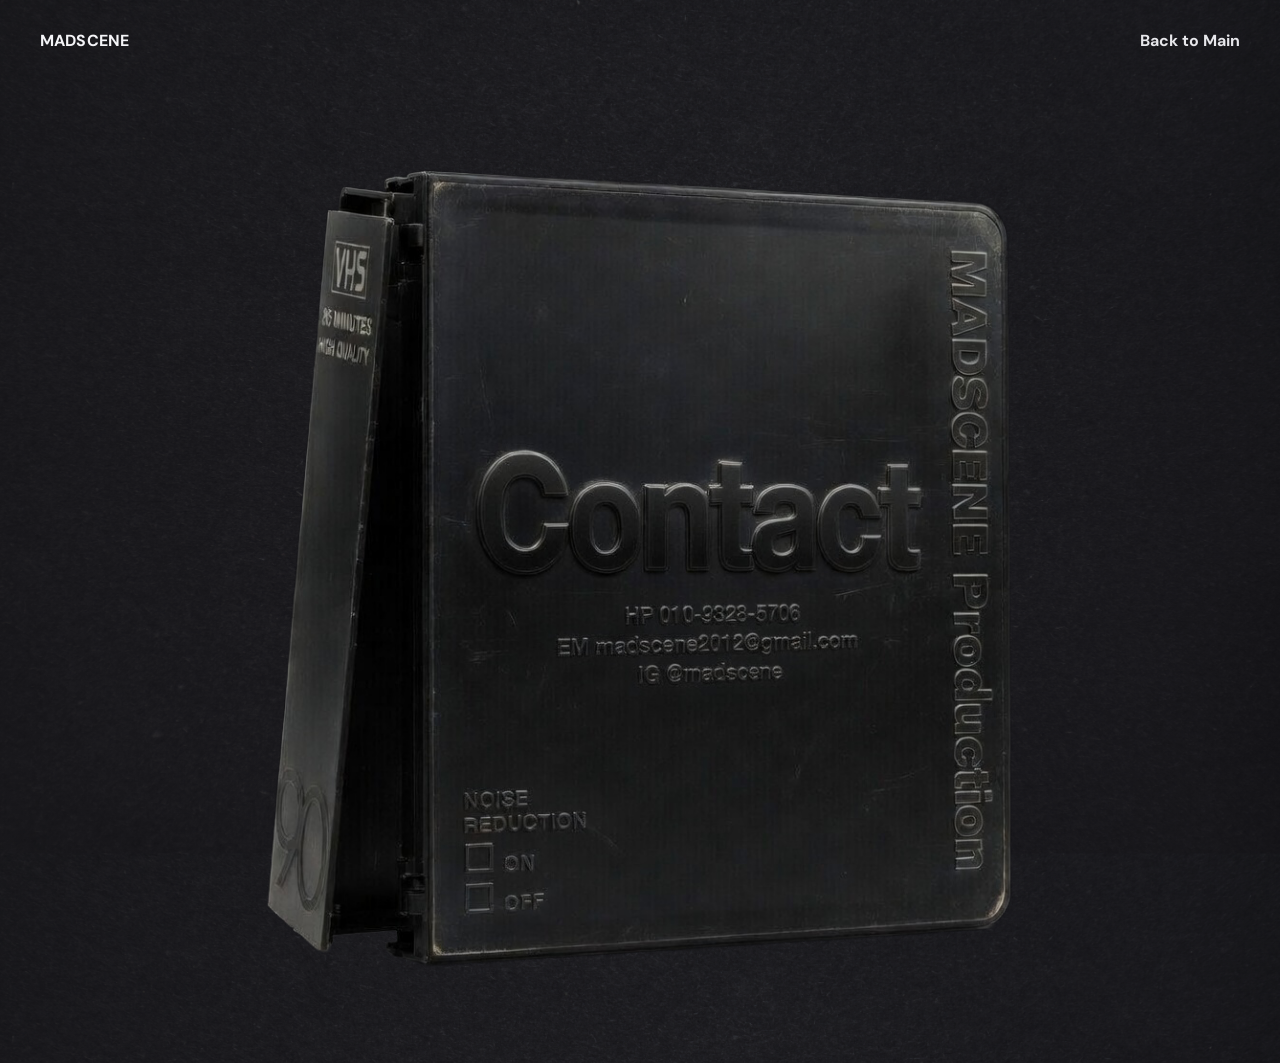
==== contact.html @ a486ad49 "first commit" ====
<!doctype html>
<html lang="ko">
  <head>
    <meta charset="UTF-8" />
    <meta name="viewport" content="width=device-width, initial-scale=1.0" />
    <title>Contact | My Portfolio</title>
    <link rel="preconnect" href="https://fonts.googleapis.com" />
    <link rel="preconnect" href="https://fonts.gstatic.com" crossorigin />
    <link
      href="https://fonts.googleapis.com/css2?family=DM+Sans:wght@400;500;700&family=Space+Grotesk:wght@500;700&display=swap"
      rel="stylesheet"
    />
    <link rel="stylesheet" href="styles.css" />
  </head>
  <body class="portfolio-page contact-page">
    <main class="portfolio-wrap">
      <header class="portfolio-top">
        <p class="brand">MADSCENE</p>
        <a class="back-link" href="index.html">Back to Main</a>
      </header>

      <section class="plain-image-section">
        <a
          class="mail-link"
          href="mailto:madscene2012@gmail.com?subject=MADSCENE%20Contact"
          aria-label="메일 보내기"
        >
          <img src="./con.png" alt="Contact Visual" />
        </a>
      </section>
    </main>
  </body>
</html>
---- styles.css ----
:root {
  --bg-main: #151419;
  --text-main: #f3f3f4;
  --muted: #a8a8b3;
  --card-shadow: 0 28px 60px rgba(0, 0, 0, 0.45);
}

* {
  box-sizing: border-box;
}

html,
body {
  margin: 0;
  padding: 0;
  width: 100%;
  height: 100%;
}

body {
  font-family: "DM Sans", sans-serif;
  background-color: var(--bg-main);
  background-image: linear-gradient(
      rgba(21, 20, 25, 0.72),
      rgba(21, 20, 25, 0.72)
    ),
    url("./ori.jpg");
  background-size: cover;
  background-position: center;
  background-repeat: no-repeat;
  color: var(--text-main);
}

.landing-body {
  overflow: hidden;
}

.landing {
  position: relative;
  width: 100vw;
  height: 100vh;
  min-height: 620px;
  display: grid;
  place-items: center;
  padding: 22px;
}

.top-bar {
  position: absolute;
  top: 18px;
  left: 22px;
  right: 22px;
  display: flex;
  justify-content: flex-start;
  align-items: center;
  gap: 28px;
  z-index: 10;
}

.brand {
  margin: 0;
  font-weight: 700;
  font-size: clamp(1rem, 1.2vw, 1.85rem);
  letter-spacing: 0.01em;
}

.section-label {
  margin: 0;
  font-weight: 700;
  font-size: clamp(0.95rem, 1.15vw, 1.65rem);
  font-family: "Space Grotesk", sans-serif;
}

.hero {
  width: min(92vw, 980px);
  display: grid;
  justify-items: center;
  row-gap: 22px;
  transition: transform 450ms cubic-bezier(0.18, 0.7, 0.15, 1),
    opacity 450ms cubic-bezier(0.18, 0.7, 0.15, 1);
}

.hero.slide-out-left {
  transform: translateX(-140px);
  opacity: 0;
}

.hero.slide-out-right {
  transform: translateX(140px);
  opacity: 0;
}

.hero.slide-in-left {
  transform: translateX(140px);
  opacity: 0;
}

.hero.slide-in-right {
  transform: translateX(-140px);
  opacity: 0;
}

.tape-card {
  border: none;
  background: transparent;
  padding: 0;
  cursor: pointer;
  width: min(88vw, 900px);
  border-radius: 16px;
  transition: transform 250ms ease, filter 250ms ease;
}

.tape-card img {
  width: 100%;
  max-width: 860px;
  height: auto;
  display: block;
  border-radius: 14px;
  filter: drop-shadow(0 30px 36px rgba(0, 0, 0, 0.58));
}

.tape-card:hover {
  transform: translateY(-4px) scale(1.008);
  filter: saturate(1.02);
}

.counter {
  margin: 0;
  font-family: "Space Grotesk", sans-serif;
  font-size: clamp(1.2rem, 1.9vw, 1.85rem);
  font-weight: 700;
  letter-spacing: 0.04em;
}

.nav-arrow {
  position: absolute;
  top: 50%;
  transform: translateY(-50%);
  width: 42px;
  height: 42px;
  border-radius: 999px;
  border: none;
  background: rgba(50, 50, 50, 0.18);
  color: #ffffff;
  font-size: 1.6rem;
  line-height: 1;
  cursor: pointer;
  display: grid;
  place-items: center;
  transition: background 180ms ease, transform 180ms ease;
  z-index: 12;
}

.nav-arrow:hover {
  background: rgba(20, 20, 20, 0.42);
  transform: translateY(-50%) scale(1.05);
}

.nav-arrow.left {
  left: 14px;
}

.nav-arrow.right {
  right: 14px;
}

.detail-page {
  min-height: 100vh;
  padding: 36px 20px 52px;
  background-color: var(--bg-main);
  background-image: linear-gradient(
      rgba(21, 20, 25, 0.72),
      rgba(21, 20, 25, 0.72)
    ),
    url("./ori.jpg");
  background-size: cover;
  background-position: center;
  background-repeat: no-repeat;
}

.detail-wrap {
  width: min(1020px, 100%);
  margin: 0 auto;
}

.detail-top {
  display: flex;
  justify-content: space-between;
  align-items: center;
  gap: 16px;
  margin-bottom: 26px;
}

.detail-title {
  margin: 0;
  font-family: "Space Grotesk", sans-serif;
  font-size: clamp(1.4rem, 3vw, 2.45rem);
}

.back-link {
  color: #e7e7eb;
  text-decoration: none;
  font-weight: 700;
}

.back-link:hover {
  text-decoration: underline;
}

.detail-card {
  background: #24232d;
  border-radius: 18px;
  padding: 18px;
  box-shadow: 0 18px 44px rgba(0, 0, 0, 0.35);
}

.detail-card img {
  width: 100%;
  display: block;
  border-radius: 12px;
}

.detail-copy {
  margin: 18px 6px 0;
  color: #e1e1e6;
  line-height: 1.65;
  font-size: 1.03rem;
}

@media (max-width: 900px) {
  .top-bar {
    gap: 14px;
  }

  .section-label,
  .brand {
    font-size: 1rem;
  }

  .hero {
    width: min(95vw, 740px);
    row-gap: 14px;
  }

  .counter {
    font-size: 1.15rem;
  }

  .nav-arrow {
    width: 36px;
    height: 36px;
    font-size: 1.25rem;
  }
}

.portfolio-page {
  min-height: 100vh;
  padding: 30px 18px 52px;
  background-color: var(--bg-main);
  background-image: linear-gradient(
      rgba(21, 20, 25, 0.72),
      rgba(21, 20, 25, 0.72)
    ),
    url("./ori.jpg");
  background-size: 100% auto, 100% auto;
  background-position: center top, center top;
  background-repeat: repeat-y, repeat-y;
  color: #f5f5f8;
}

.portfolio-wrap {
  width: 100%;
  margin: 0 auto;
}

.portfolio-top {
  display: flex;
  align-items: center;
  gap: 12px;
  margin-bottom: 28px;
  padding: 0 22px;
}

.portfolio-top .back-link {
  margin-left: auto;
}

.tape-stack {
  display: flex;
  flex-direction: column;
  align-items: center;
  gap: 8px;
}

.stack-item {
  width: min(92vw, 780px);
  display: block;
  border-radius: 8px;
  transition: transform 240ms ease, filter 240ms ease;
}

.stack-item img {
  width: 100%;
  display: block;
  border-radius: 8px;
  filter: drop-shadow(0 12px 18px rgba(0, 0, 0, 0.55));
}

.stack-item:hover {
  transform: translateY(-3px) scale(1.015);
  filter: brightness(1.02);
}

.i1 {
  transform: translateX(18px) rotate(-1.4deg);
}

.i2 {
  transform: translateX(-12px) rotate(1.1deg);
}

.i3 {
  transform: translateX(22px) rotate(-1deg);
}

.i4 {
  transform: translateX(-20px) rotate(1.2deg);
}

.i5 {
  transform: translateX(14px) rotate(-0.8deg);
}

.i6 {
  transform: translateX(-10px) rotate(1deg);
}

.i7 {
  transform: translateX(20px) rotate(-1.2deg);
}

.i8 {
  transform: translateX(-14px) rotate(0.9deg);
}

.i9 {
  transform: translateX(8px) rotate(-0.7deg);
}

.portfolio-note {
  margin: 24px 0 0;
  color: #c6c6cf;
  font-size: 0.95rem;
  text-align: center;
}

@media (max-width: 780px) {
  .portfolio-page {
    padding-top: 20px;
  }

  .stack-item {
    width: min(95vw, 640px);
  }

  .i1,
  .i2,
  .i3,
  .i4,
  .i5,
  .i6,
  .i7,
  .i8,
  .i9 {
    transform: none;
  }
}

.plain-image-section {
  width: 100%;
  display: grid;
  place-items: center;
  padding: 4px 0 0;
}

.plain-image-section img {
  width: min(82vw, 760px);
  display: block;
  border-radius: 0;
  box-shadow: none;
}

.contact-page .plain-image-section img {
  width: min(92vw, 980px);
}

.mail-link {
  display: inline-block;
  text-decoration: none;
}
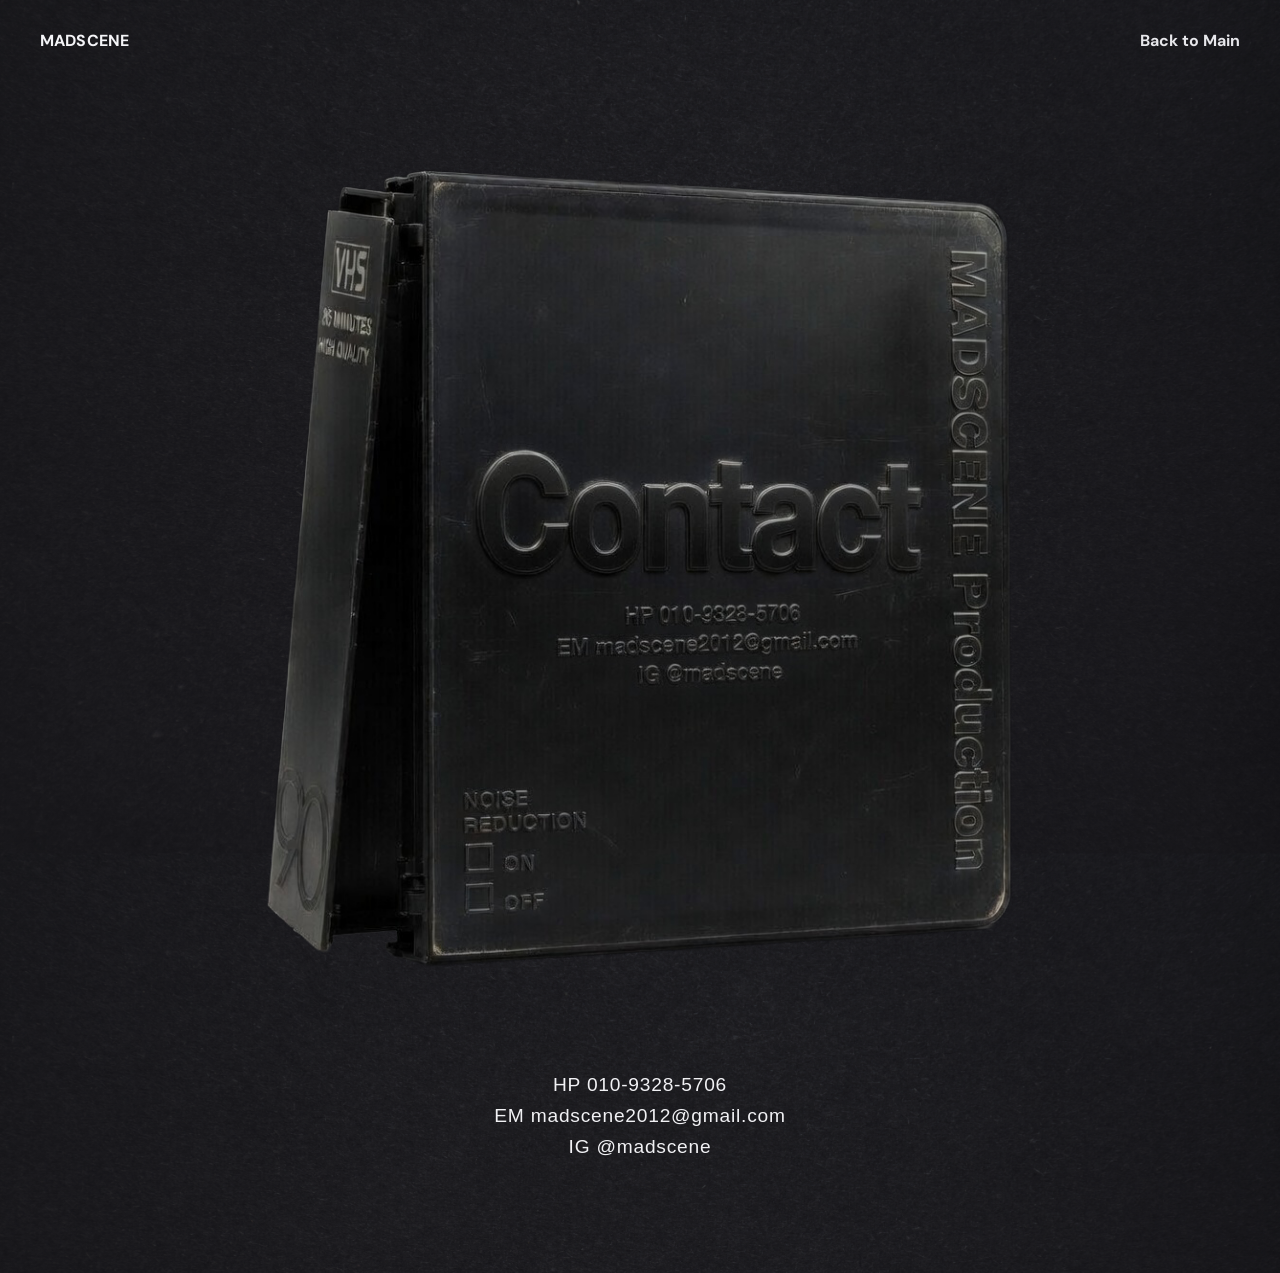
==== commit 6b6dbbbd: "대규모 업뎃" ====
--- a/contact.html
+++ b/contact.html
@@ -27,6 +27,32 @@
         >
           <img src="./con.png" alt="Contact Visual" />
         </a>
+        <div class="contact-copy" aria-label="연락처 정보">
+          <p>
+            HP
+            <a class="contact-email-link" href="sms:01093285706">010-9328-5706</a>
+          </p>
+          <p>
+            EM
+            <a
+              class="contact-email-link"
+              href="mailto:madscene2012@gmail.com?subject=MADSCENE%20Contact"
+            >
+              madscene2012@gmail.com
+            </a>
+          </p>
+          <p>
+            IG
+            <a
+              class="contact-email-link"
+              href="https://www.instagram.com/madscene"
+              target="_blank"
+              rel="noopener noreferrer"
+            >
+              @madscene
+            </a>
+          </p>
+        </div>
       </section>
     </main>
   </body>
--- a/styles.css
+++ b/styles.css
@@ -126,10 +126,27 @@
 
 .counter {
   margin: 0;
+  min-width: 12ch;
+  min-height: 1.6em;
+  display: grid;
+  place-items: center;
+  text-align: center;
   font-family: "Space Grotesk", sans-serif;
   font-size: clamp(1.2rem, 1.9vw, 1.85rem);
   font-weight: 700;
   letter-spacing: 0.04em;
+  opacity: 0;
+  transform: translateY(20px);
+  transition: opacity 480ms ease, transform 480ms cubic-bezier(0.2, 0.8, 0.2, 1);
+}
+
+.counter.is-visible {
+  opacity: 1;
+  transform: translateY(0);
+}
+
+.counter[data-section="information"] {
+  padding-top: 1.55em;
 }
 
 .nav-arrow {
@@ -242,14 +259,32 @@
     row-gap: 14px;
   }
 
+  .tape-card {
+    width: min(72vw, 520px);
+  }
+
+  .tape-card img {
+    filter: none;
+  }
+
   .counter {
     font-size: 1.15rem;
+  }
+
+  .counter[data-section="information"] {
+    padding-top: 1.55em;
   }
 
   .nav-arrow {
     width: 36px;
     height: 36px;
     font-size: 1.25rem;
+  }
+}
+
+@media (max-width: 600px) {
+  .tape-card {
+    width: min(66vw, 320px);
   }
 }
 
@@ -394,6 +429,40 @@
   width: min(92vw, 980px);
 }
 
+.contact-copy {
+  margin-top: 22px;
+  display: grid;
+  gap: 8px;
+  justify-items: center;
+  text-align: center;
+  color: #f1f1f4;
+  font-family: "Helvetica Neue", Helvetica, Arial, sans-serif;
+  font-size: clamp(0.95rem, 1.5vw, 1.2rem);
+  font-weight: 300;
+  line-height: 1.2;
+  letter-spacing: 0.04em;
+}
+
+.contact-copy p {
+  margin: 0;
+}
+
+.contact-email-link {
+  color: inherit;
+  text-decoration: none;
+}
+
+.contact-email-link:hover {
+  text-decoration: underline;
+}
+
+@media (min-width: 781px) {
+  .contact-copy {
+    margin-top: 10px;
+    margin-bottom: 6em;
+  }
+}
+
 .mail-link {
   display: inline-block;
   text-decoration: none;
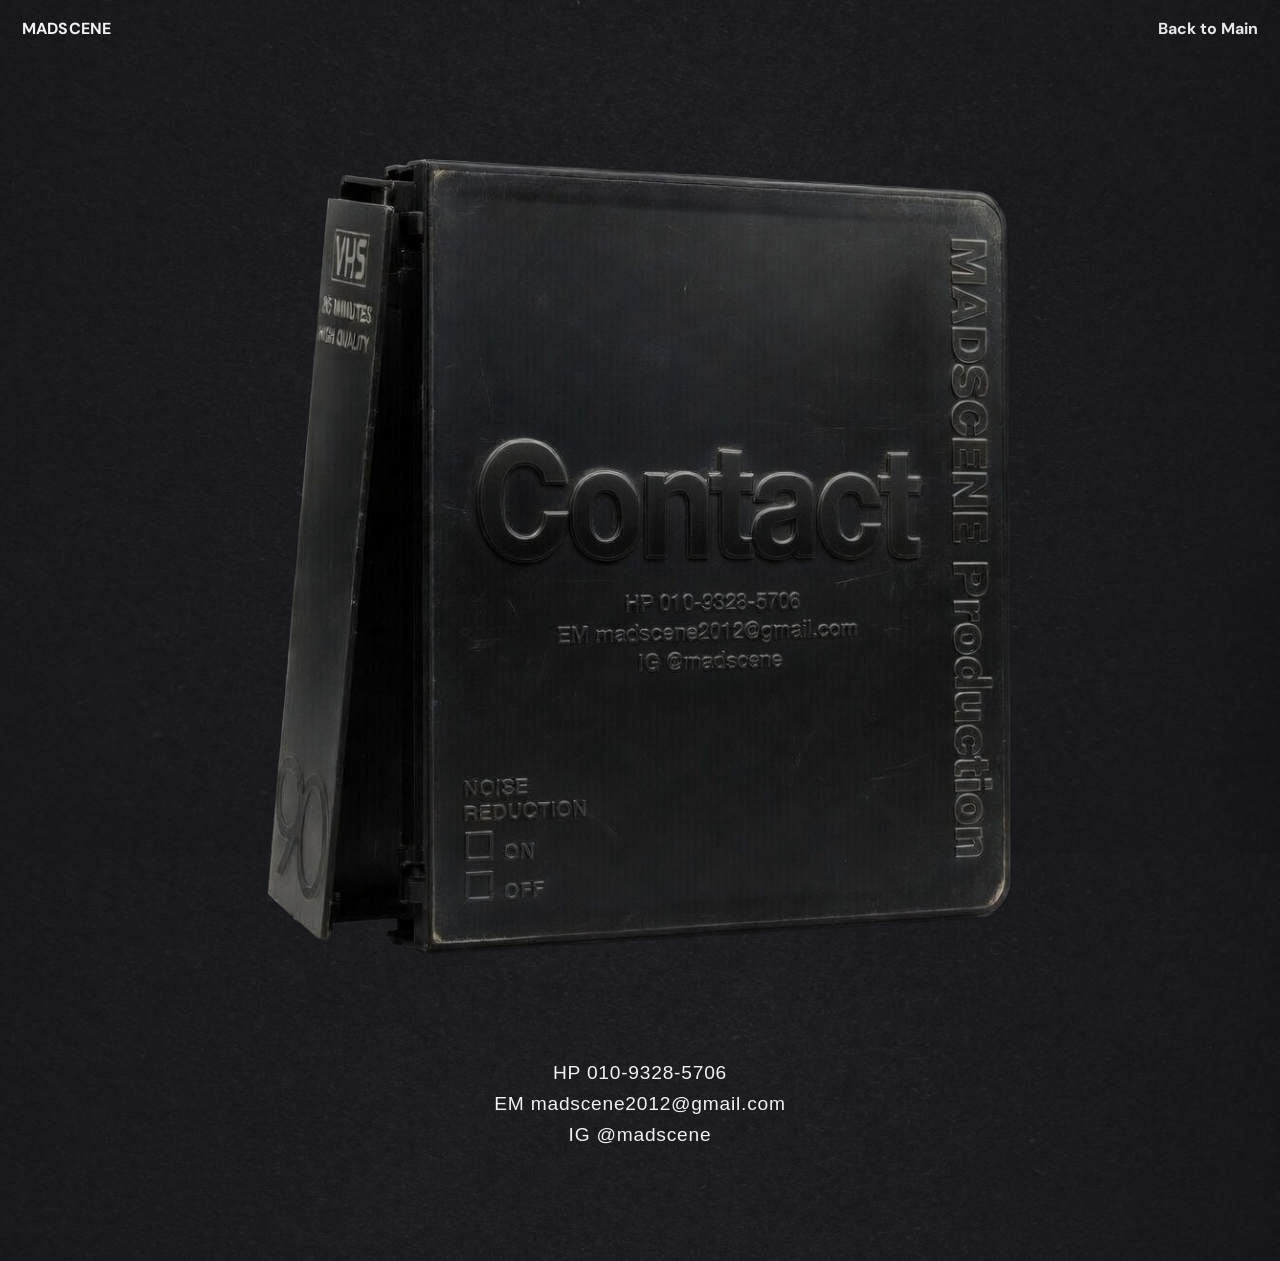
==== commit 0a5b85cd: "스타일 캐시 갱신 적용" ====
--- a/contact.html
+++ b/contact.html
@@ -10,12 +10,12 @@
       href="https://fonts.googleapis.com/css2?family=DM+Sans:wght@400;500;700&family=Space+Grotesk:wght@500;700&display=swap"
       rel="stylesheet"
     />
-    <link rel="stylesheet" href="styles.css" />
+    <link rel="stylesheet" href="styles.css?v=20260803-logo" />
   </head>
   <body class="portfolio-page contact-page">
     <main class="portfolio-wrap">
       <header class="portfolio-top">
-        <p class="brand">MADSCENE</p>
+        <a class="brand" href="index.html" aria-label="홈 첫 화면으로 이동">MADSCENE</a>
         <a class="back-link" href="index.html">Back to Main</a>
       </header>
 
--- a/styles.css
+++ b/styles.css
@@ -57,11 +57,21 @@
   z-index: 10;
 }
 
-.brand {
+.brand,
+.brand:visited,
+.brand:hover,
+.brand:active {
   margin: 0;
+  color: var(--text-main);
   font-weight: 700;
   font-size: clamp(1rem, 1.2vw, 1.85rem);
   letter-spacing: 0.01em;
+  text-decoration: none;
+}
+
+.brand:focus-visible {
+  outline: 2px solid currentColor;
+  outline-offset: 4px;
 }
 
 .section-label {
@@ -257,6 +267,23 @@
   .hero {
     width: min(95vw, 740px);
     row-gap: 14px;
+    transform: translate(-14px, -22px);
+  }
+
+  .hero.slide-out-left {
+    transform: translate(-154px, -22px);
+  }
+
+  .hero.slide-out-right {
+    transform: translate(126px, -22px);
+  }
+
+  .hero.slide-in-left {
+    transform: translate(126px, -22px);
+  }
+
+  .hero.slide-in-right {
+    transform: translate(-154px, -22px);
   }
 
   .tape-card {
@@ -276,6 +303,7 @@
   }
 
   .nav-arrow {
+    top: calc(50% - 22px);
     width: 36px;
     height: 36px;
     font-size: 1.25rem;
@@ -290,7 +318,7 @@
 
 .portfolio-page {
   min-height: 100vh;
-  padding: 30px 18px 52px;
+  padding: 18px 22px 52px;
   background-color: var(--bg-main);
   background-image: linear-gradient(
       rgba(21, 20, 25, 0.72),
@@ -313,7 +341,7 @@
   align-items: center;
   gap: 12px;
   margin-bottom: 28px;
-  padding: 0 22px;
+  padding: 0;
 }
 
 .portfolio-top .back-link {
@@ -346,6 +374,90 @@
   filter: brightness(1.02);
 }
 
+.portfolio-viewer {
+  position: fixed;
+  inset: 0;
+  display: grid;
+  place-items: center;
+  padding: 24px;
+  opacity: 0;
+  pointer-events: none;
+  transition: opacity 220ms ease;
+  z-index: 40;
+}
+
+.portfolio-viewer.is-open {
+  opacity: 1;
+  pointer-events: auto;
+}
+
+.portfolio-viewer__backdrop {
+  position: absolute;
+  inset: 0;
+  background: rgba(9, 9, 13, 0.84);
+  backdrop-filter: blur(10px);
+}
+
+.portfolio-viewer__panel {
+  position: relative;
+  width: min(1120px, 100%);
+  max-height: min(92vh, 980px);
+  padding: 28px 28px 24px;
+  border-radius: 24px;
+  border: 1px solid rgba(255, 255, 255, 0.08);
+  background: rgba(26, 25, 33, 0.96);
+  box-shadow: 0 32px 80px rgba(0, 0, 0, 0.52);
+  display: grid;
+  gap: 18px;
+  justify-items: center;
+  transform: translateY(16px) scale(0.98);
+  transition: transform 220ms ease;
+  z-index: 1;
+}
+
+.portfolio-viewer.is-open .portfolio-viewer__panel {
+  transform: translateY(0) scale(1);
+}
+
+.portfolio-viewer__close {
+  position: absolute;
+  top: 14px;
+  right: 14px;
+  width: 40px;
+  height: 40px;
+  border: none;
+  border-radius: 999px;
+  background: rgba(255, 255, 255, 0.08);
+  color: #fff;
+  font-size: 1.9rem;
+  line-height: 1;
+  cursor: pointer;
+}
+
+.portfolio-viewer__title {
+  margin: 0;
+  padding-right: 40px;
+  font-family: "Space Grotesk", sans-serif;
+  font-size: clamp(1.2rem, 2vw, 1.8rem);
+  font-weight: 700;
+  letter-spacing: 0.03em;
+}
+
+.portfolio-viewer__media {
+  width: 100%;
+  aspect-ratio: 16 / 9;
+  border-radius: 16px;
+  overflow: hidden;
+  background: #000;
+}
+
+.portfolio-viewer__media iframe {
+  width: 100%;
+  height: 100%;
+  border: 0;
+  display: block;
+}
+
 .i1 {
   transform: translateX(18px) rotate(-1.4deg);
 }
@@ -391,23 +503,75 @@
 
 @media (max-width: 780px) {
   .portfolio-page {
-    padding-top: 20px;
+    padding: 18px 22px 52px;
+    overflow-x: hidden;
+  }
+
+  .tape-stack {
+    align-items: stretch;
+    gap: 14px;
   }
 
   .stack-item {
-    width: min(95vw, 640px);
-  }
-
-  .i1,
-  .i2,
-  .i3,
-  .i4,
-  .i5,
-  .i6,
-  .i7,
-  .i8,
-  .i9 {
-    transform: none;
+    width: min(84vw, 640px);
+  }
+
+  .i1 {
+    align-self: flex-end;
+    transform: rotate(-1.8deg);
+  }
+
+  .i2 {
+    align-self: flex-start;
+    transform: rotate(1.6deg);
+  }
+
+  .i3 {
+    width: min(86vw, 640px);
+    align-self: flex-end;
+    transform: rotate(-1.2deg);
+  }
+
+  .i4 {
+    width: min(82vw, 640px);
+    align-self: flex-start;
+    transform: rotate(1.9deg);
+  }
+
+  .i5 {
+    align-self: flex-end;
+    transform: rotate(-1.4deg);
+  }
+
+  .i6 {
+    width: min(85vw, 640px);
+    align-self: flex-start;
+    transform: rotate(1.5deg);
+  }
+
+  .i7 {
+    width: min(81vw, 640px);
+    align-self: flex-end;
+    transform: rotate(-2deg);
+  }
+
+  .i8 {
+    width: min(86vw, 640px);
+    align-self: flex-start;
+    transform: rotate(1.3deg);
+  }
+
+  .portfolio-viewer {
+    padding: 16px;
+  }
+
+  .portfolio-viewer__panel {
+    padding: 20px 16px 18px;
+    border-radius: 18px;
+  }
+
+  .portfolio-viewer__media {
+    aspect-ratio: 16 / 10;
   }
 }
 
